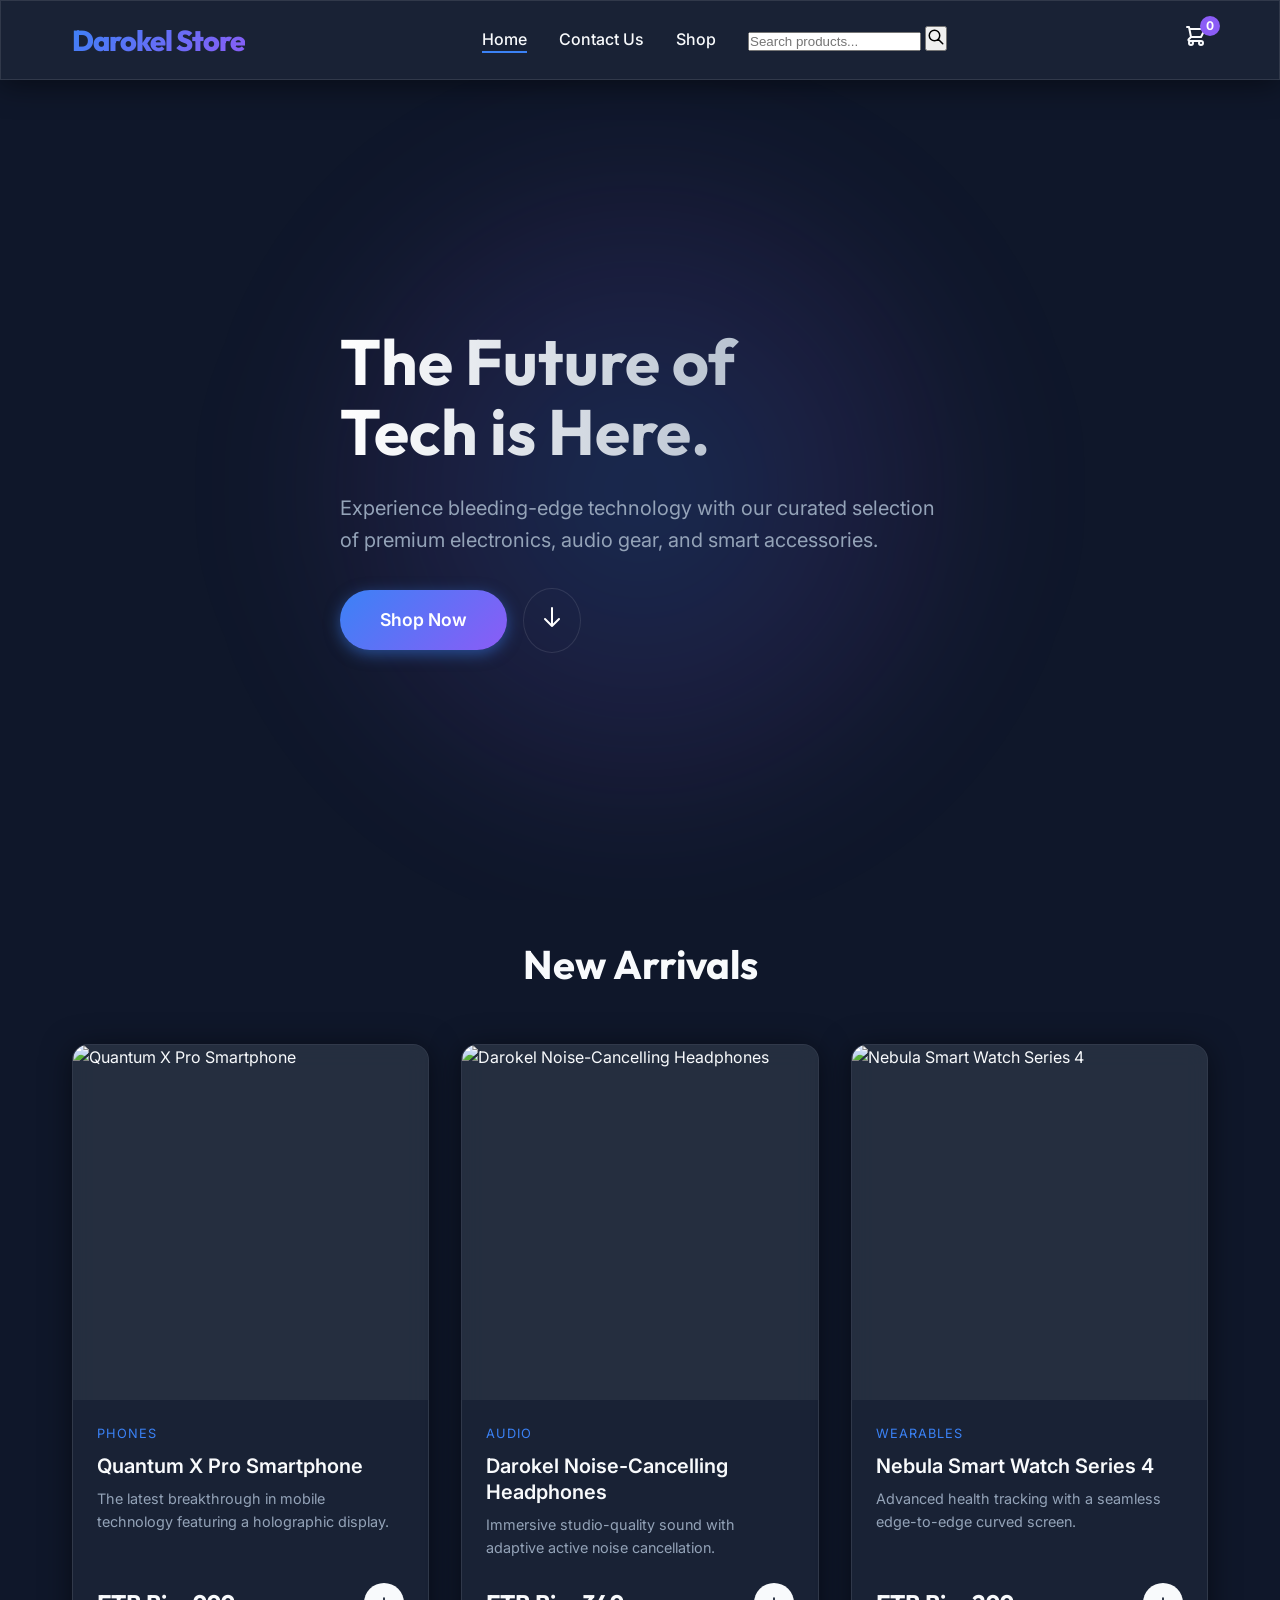
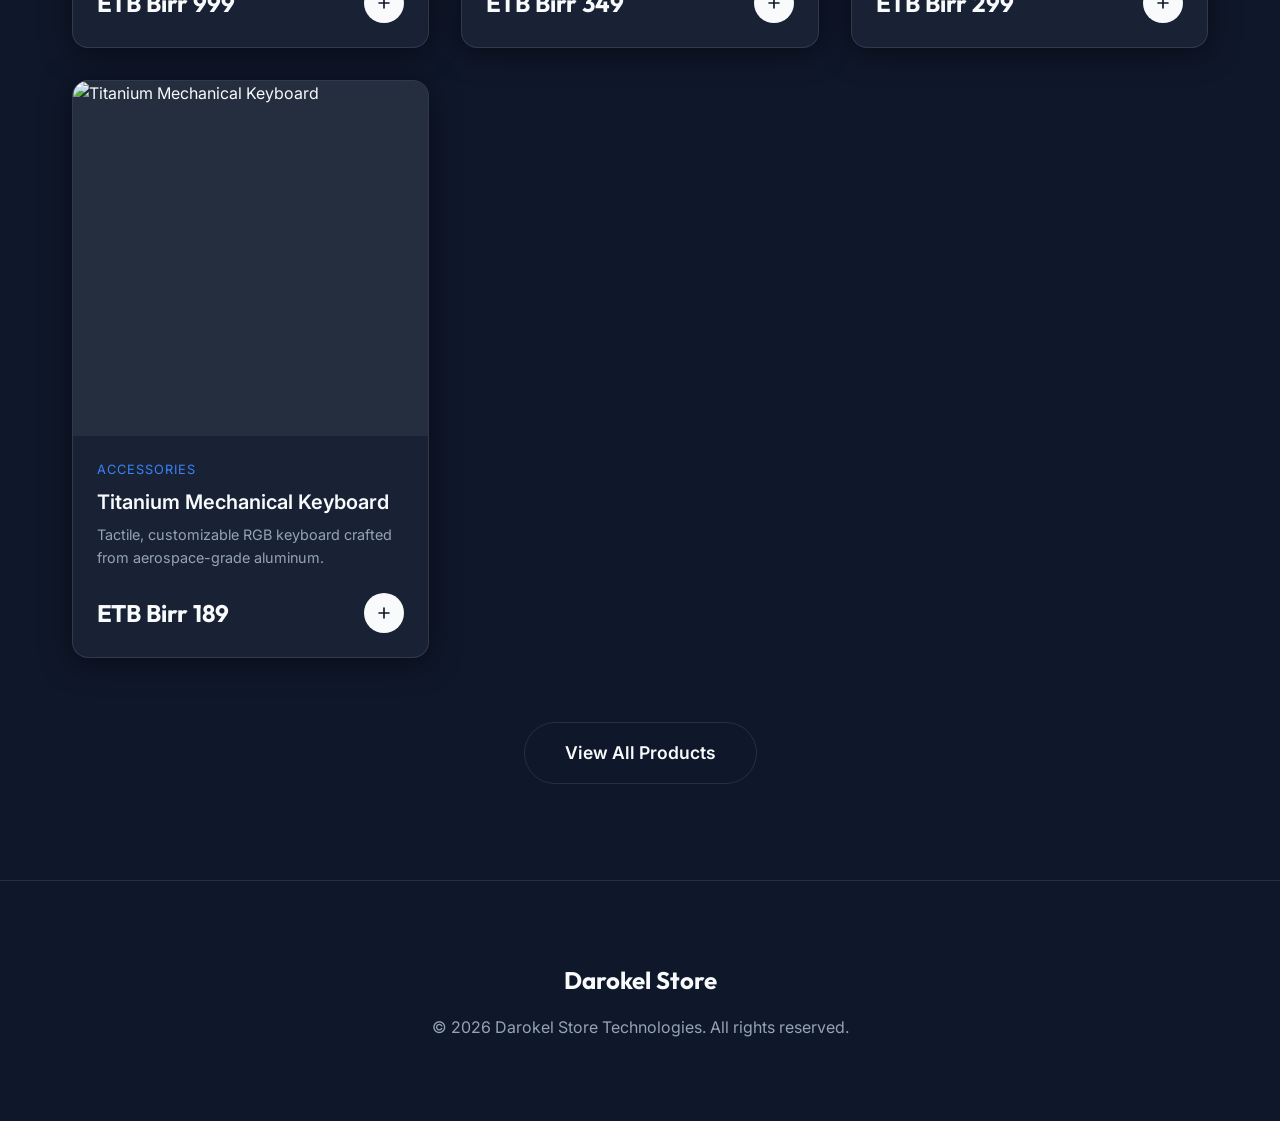
==== index.html @ d13f0e29 "upload ecommerce site" ====
<!DOCTYPE html>
<html lang="en">
<head>
    <meta charset="UTF-8">
    <meta name="viewport" content="width=device-width, initial-scale=1.0">
    <title>Darokel Store | Premium Tech</title>
    <meta name="description" content="Discover the latest in premium tech and gadgets. Shop smartphones, VR, audio, and more.">
    <link rel="preconnect" href="https://fonts.googleapis.com">
    <link rel="preconnect" href="https://fonts.gstatic.com" crossorigin>
    <link href="https://fonts.googleapis.com/css2?family=Inter:wght@300;400;500;600&family=Outfit:wght@500;700;800&display=swap" rel="stylesheet">
    <link rel="stylesheet" href="css/style.css">
</head>
<body>
    <header class="glass">
        <div class="nav-container">
            <a href="index.html" class="logo">Darokel Store</a>
            <nav style="display: flex; align-items: center; gap: 2rem;">
                <ul class="nav-links">
                    <li><a href="index.html" class="active">Home</a></li>
                    <li><a href="contact.html">Contact Us</a></li>
                    <li><a href="shop.html">Shop</a></li>
                </ul>
                <form id="searchForm" class="search-form">
                    <input type="text" id="searchInput" placeholder="Search products..." class="search-input">
                    <button type="submit" class="search-btn" aria-label="Search">
                        <svg width="18" height="18" fill="none" stroke="currentColor" viewBox="0 0 24 24"><path stroke-linecap="round" stroke-linejoin="round" stroke-width="2" d="M21 21l-6-6m2-5a7 7 0 11-14 0 7 7 0 0114 0z"></path></svg>
                    </button>
                </form>
            </nav>
            <a href="cart.html" class="cart-icon" aria-label="Shopping Cart">
                <svg width="24" height="24" fill="none" stroke="currentColor" viewBox="0 0 24 24" xmlns="http://www.w3.org/2000/svg"><path stroke-linecap="round" stroke-linejoin="round" stroke-width="2" d="M3 3h2l.4 2M7 13h10l4-8H5.4M7 13L5.4 5M7 13l-2.293 2.293c-.63.63-.184 1.707.707 1.707H17m0 0a2 2 0 100 4 2 2 0 000-4zm-8 2a2 2 0 11-4 0 2 2 0 014 0z"></path></svg>
                <span class="cart-count">0</span>
            </a>
        </div>
    </header>

    <main>
        <section class="hero">
            <div class="hero-bg"></div>
            <div class="container" style="display: flex; align-items: center; justify-content: space-between; gap: 2rem;">
                <div class="hero-content">
                    <h1>The Future of<br>Tech is Here.</h1>
                    <p>Experience bleeding-edge technology with our curated selection of premium electronics, audio gear, and smart accessories.</p>
                    <div style="display: flex; gap: 1rem; align-items: center;">
                        <a href="shop.html" class="btn btn-primary">Shop Now</a>
                        <a href="#featured" class="btn-icon" style="padding: 1rem; border-radius: 50%;">
                            <svg width="24" height="24" fill="none" stroke="currentColor" viewBox="0 0 24 24"><path stroke-linecap="round" stroke-linejoin="round" stroke-width="2" d="M19 14l-7 7m0 0l-7-7m7 7V3"></path></svg>
                        </a>
                    </div>
                </div>
                <div class="hero-img" style="flex-shrink: 0; max-width: 500px; display: none; @media(min-width: 768px) { display: block; }">
                    <img src="https://images.unsplash.com/photo-1550745165-9bc0b252726f?ixlib=rb-4.0.3&auto=format&fit=crop&w=600&q=80" alt="Premium Tech" style="width: 100%; border-radius: 20px; box-shadow: 0 20px 40px rgba(0,0,0,0.5); object-fit: cover; aspect-ratio: 4/5;">
                </div>
            </div>
        </section>

        <section id="featured" class="container">
            <h2 class="section-title">New Arrivals</h2>
            <div id="productsGrid" class="products-grid">
                <!-- Products dynamically rendered here -->
            </div>
            <div style="text-align: center; margin-top: 3rem;">
                <a href="shop.html" class="btn" style="border: 1px solid var(--glass-border); color: var(--text-main);">View All Products</a>
            </div>
        </section>
    </main>

    <footer>
        <div class="container">
            <div class="footer-logo">Darokel Store</div>
            <p>&copy; 2026 Darokel Store Technologies. All rights reserved.</p>
        </div>
    </footer>

    <script src="js/data.js"></script>
    <script src="js/app.js"></script>
</body>
</html>
---- css/style.css ----
:root {
  /* Color Palette - Vibrant Dark Theme */
  --bg-primary: #0f172a;
  --bg-secondary: #1e293b;
  --text-main: #f8fafc;
  --text-muted: #94a3b8;
  --accent-primary: #3b82f6; /* Blueish */
  --accent-secondary: #8b5cf6; /* Purpleish */
  --accent-glow: rgba(59, 130, 246, 0.5);
  
  /* Glassmorphism */
  --glass-bg: rgba(30, 41, 59, 0.7);
  --glass-border: rgba(255, 255, 255, 0.1);
  --glass-shadow: 0 4px 30px rgba(0, 0, 0, 0.5);
  
  /* Typography */
  --font-main: 'Inter', sans-serif;
  --font-display: 'Outfit', sans-serif;
  
  /* Layout */
  --nav-height: 80px;
  --container-max: 1200px;
}

* {
  margin: 0;
  padding: 0;
  box-sizing: border-box;
}

body {
  font-family: var(--font-main);
  background-color: var(--bg-primary);
  color: var(--text-main);
  line-height: 1.6;
  overflow-x: hidden;
  min-height: 100vh;
  display: flex;
  flex-direction: column;
}

a {
  text-decoration: none;
  color: inherit;
}

ul {
  list-style: none;
}

/* Glassmorphism Utilities */
.glass {
  background: var(--glass-bg);
  backdrop-filter: blur(12px);
  -webkit-backdrop-filter: blur(12px);
  border: 1px solid var(--glass-border);
  box-shadow: var(--glass-shadow);
}

/* Header & Navigation */
header {
  position: fixed;
  top: 0;
  width: 100%;
  height: var(--nav-height);
  z-index: 1000;
  display: flex;
  justify-content: center;
  border-bottom: 1px solid var(--glass-border);
}

.nav-container {
  width: 100%;
  max-width: var(--container-max);
  padding: 0 2rem;
  display: flex;
  justify-content: space-between;
  align-items: center;
}

.logo {
  font-family: var(--font-display);
  font-size: 1.8rem;
  font-weight: 800;
  background: linear-gradient(135deg, var(--accent-primary), var(--accent-secondary));
  -webkit-background-clip: text;
  -webkit-text-fill-color: transparent;
  letter-spacing: -1px;
}

.nav-links {
  display: flex;
  gap: 2rem;
}

.nav-links a {
  font-weight: 500;
  transition: color 0.3s ease;
  position: relative;
}

.nav-links a:hover {
  color: var(--accent-primary);
}

.nav-links a::after {
  content: '';
  position: absolute;
  width: 0;
  height: 2px;
  bottom: -4px;
  left: 0;
  background-color: var(--accent-primary);
  transition: width 0.3s ease;
}

.nav-links a:hover::after, .nav-links a.active::after {
  width: 100%;
}

.cart-icon {
  position: relative;
  font-size: 1.2rem;
  cursor: pointer;
}

.cart-count {
  position: absolute;
  top: -8px;
  right: -12px;
  background-color: var(--accent-secondary);
  color: white;
  font-size: 0.75rem;
  font-weight: bold;
  height: 20px;
  width: 20px;
  border-radius: 50%;
  display: flex;
  justify-content: center;
  align-items: center;
}

/* Main Content Container */
main {
  flex-grow: 1;
  padding-top: var(--nav-height);
}

.container {
  max-width: var(--container-max);
  margin: 0 auto;
  padding: 2rem;
}

/* Hero Section */
.hero {
  min-height: calc(100vh - var(--nav-height));
  display: flex;
  align-items: center;
  position: relative;
  overflow: hidden;
  padding: 2rem;
}

.hero-bg {
  position: absolute;
  top: 50%;
  left: 50%;
  transform: translate(-50%, -50%);
  width: 60vw;
  height: 60vw;
  background: radial-gradient(circle, rgba(59,130,246,0.2) 0%, rgba(139,92,246,0.1) 40%, rgba(15,23,42,0) 70%);
  z-index: -1;
  filter: blur(60px);
  animation: pulse 10s infinite alternate ease-in-out;
}

@keyframes pulse {
  0% { transform: translate(-50%, -50%) scale(1); }
  100% { transform: translate(-50%, -50%) scale(1.2); }
}

.hero-content {
  max-width: 600px;
  z-index: 1;
}

.hero h1 {
  font-family: var(--font-display);
  font-size: 4rem;
  line-height: 1.1;
  margin-bottom: 1.5rem;
  background: linear-gradient(to right, #fff, var(--text-muted));
  -webkit-background-clip: text;
  -webkit-text-fill-color: transparent;
}

.hero p {
  font-size: 1.25rem;
  color: var(--text-muted);
  margin-bottom: 2rem;
}

.btn {
  display: inline-block;
  padding: 1rem 2.5rem;
  border-radius: 50px;
  font-weight: 600;
  font-size: 1.1rem;
  border: none;
  cursor: pointer;
  transition: all 0.3s ease;
  min-width: 150px;
  text-align: center;
}

.btn-primary {
  background: linear-gradient(135deg, var(--accent-primary), var(--accent-secondary));
  color: white;
  box-shadow: 0 4px 15px var(--accent-glow);
}

.btn-primary:hover {
  transform: translateY(-2px);
  box-shadow: 0 6px 20px rgba(139, 92, 246, 0.6);
}

.btn-icon {
  background: transparent;
  color: white;
  border: 1px solid var(--glass-border);
  border-radius: 8px;
  padding: 0.5rem 1rem;
  transition: background 0.2s;
}

.btn-icon:hover {
  background: rgba(255, 255, 255, 0.1);
}

/* Products Grid */
.section-title {
  font-family: var(--font-display);
  font-size: 2.5rem;
  margin-bottom: 2rem;
  text-align: center;
}

.products-grid {
  display: grid;
  grid-template-columns: repeat(auto-fill, minmax(280px, 1fr));
  gap: 2rem;
  padding: 1rem 0;
}

.product-card {
  border-radius: 16px;
  overflow: hidden;
  transition: transform 0.3s ease, box-shadow 0.3s ease;
  position: relative;
  display: flex;
  flex-direction: column;
}

.product-card:hover {
  transform: translateY(-10px);
  box-shadow: 0 20px 40px rgba(0, 0, 0, 0.4);
}

.product-img-wrap {
  width: 100%;
  aspect-ratio: 1 / 1;
  background-color: rgba(255, 255, 255, 0.05);
  display: flex;
  justify-content: center;
  align-items: center;
  overflow: hidden;
  position: relative;
}

.product-img-wrap img {
  width: 100%;
  height: 100%;
  object-fit: cover;
  transition: transform 0.5s ease;
}

.product-card:hover .product-img-wrap img {
  transform: scale(1.1);
}

.product-info {
  padding: 1.5rem;
  flex-grow: 1;
  display: flex;
  flex-direction: column;
  justify-content: space-between;
}

.product-category {
  font-size: 0.8rem;
  text-transform: uppercase;
  letter-spacing: 1px;
  color: var(--accent-primary);
  margin-bottom: 0.5rem;
}

.product-title {
  font-size: 1.25rem;
  font-weight: 600;
  margin-bottom: 0.5rem;
  line-height: 1.3;
}

.product-footer {
  display: flex;
  justify-content: space-between;
  align-items: center;
  margin-top: 1.5rem;
}

.product-price {
  font-size: 1.5rem;
  font-weight: 700;
  font-family: var(--font-display);
}

.add-to-cart {
  background: var(--text-main);
  color: var(--bg-primary);
  border: none;
  border-radius: 50%;
  width: 40px;
  height: 40px;
  display: flex;
  justify-content: center;
  align-items: center;
  cursor: pointer;
  transition: all 0.3s ease;
}

.add-to-cart:hover {
  background: var(--accent-primary);
  color: white;
  transform: scale(1.1);
}

/* Category Filters */
.filters {
  display: flex;
  justify-content: center;
  gap: 1rem;
  margin-bottom: 3rem;
  flex-wrap: wrap;
}

.filter-btn {
  background: rgba(255, 255, 255, 0.05);
  border: 1px solid var(--glass-border);
  color: var(--text-muted);
  padding: 0.5rem 1.5rem;
  border-radius: 30px;
  cursor: pointer;
  font-weight: 500;
  transition: all 0.3s ease;
}

.filter-btn:hover, .filter-btn.active {
  background: var(--accent-primary);
  color: white;
  border-color: var(--accent-primary);
}

/* Cart Page */
.cart-layout {
  display: grid;
  grid-template-columns: 2fr 1fr;
  gap: 2rem;
}

@media (max-width: 900px) {
  .cart-layout {
    grid-template-columns: 1fr;
  }
}

.cart-items {
  border-radius: 16px;
  padding: 1.5rem;
}

.cart-item {
  display: flex;
  align-items: center;
  gap: 1.5rem;
  padding: 1.5rem 0;
  border-bottom: 1px solid var(--glass-border);
}

.cart-item:last-child {
  border-bottom: none;
}

.cart-item-img {
  width: 100px;
  height: 100px;
  border-radius: 12px;
  object-fit: cover;
  background: rgba(255,255,255,0.05);
}

.cart-item-details {
  flex-grow: 1;
}

.cart-item-title {
  font-size: 1.1rem;
  font-weight: 600;
  margin-bottom: 0.5rem;
}

.cart-item-price {
  color: var(--accent-primary);
  font-weight: 600;
}

.qty-control {
  display: flex;
  align-items: center;
  gap: 1rem;
  background: rgba(0,0,0,0.2);
  padding: 0.25rem 0.5rem;
  border-radius: 8px;
}

.qty-btn {
  background: transparent;
  border: none;
  color: var(--text-main);
  cursor: pointer;
  font-size: 1.2rem;
  width: 24px;
  height: 24px;
  display: flex;
  align-items: center;
  justify-content: center;
}

.cart-item-remove {
  color: #ef4444;
  background: transparent;
  border: none;
  cursor: pointer;
  font-size: 1.2rem;
  padding: 0.5rem;
  transition: transform 0.2s;
}

.cart-item-remove:hover {
  transform: scale(1.2);
}

.cart-summary {
  border-radius: 16px;
  padding: 2rem;
  height: fit-content;
}

.summary-row {
  display: flex;
  justify-content: space-between;
  margin-bottom: 1rem;
  color: var(--text-muted);
}

.summary-row.total {
  color: var(--text-main);
  font-size: 1.5rem;
  font-weight: 700;
  font-family: var(--font-display);
  border-top: 1px solid var(--glass-border);
  padding-top: 1rem;
  margin-top: 1rem;
}

.empty-cart-msg {
  text-align: center;
  padding: 3rem;
  color: var(--text-muted);
}

/* Footer */
footer {
  border-top: 1px solid var(--glass-border);
  padding: 3rem 2rem;
  margin-top: 4rem;
  text-align: center;
  color: var(--text-muted);
}

.footer-logo {
  font-family: var(--font-display);
  font-size: 1.5rem;
  font-weight: 700;
  margin-bottom: 1rem;
  display: inline-block;
  color: var(--text-main);
}

/* Toast Notification */
.toast-container {
  position: fixed;
  bottom: 2rem;
  right: 2rem;
  display: flex;
  flex-direction: column;
  gap: 1rem;
  z-index: 9999;
}

.toast {
  padding: 1rem 1.5rem;
  border-radius: 8px;
  background: #10b981;
  color: white;
  font-weight: 500;
  box-shadow: 0 10px 25px rgba(0,0,0,0.2);
  animation: slideInRight 0.3s ease forwards;
  display: flex;
  align-items: center;
  gap: 0.5rem;
}

@keyframes slideInRight {
  from { transform: translateX(100%); opacity: 0; }
  to { transform: translateX(0); opacity: 1; }
}

@keyframes fadeOut {
  from { opacity: 1; }
  to { opacity: 0; }
}
\ n / *   S e a r c h   B a r   S t y l e s   * / \ n . s e a r c h - f o r m   { \ n     d i s p l a y :   f l e x ; \ n     a l i g n - i t e m s :   c e n t e r ; \ n     b a c k g r o u n d :   r g b a ( 2 5 5 , 2 5 5 , 2 5 5 , 0 . 0 5 ) ; \ n     b o r d e r :   1 p x   s o l i d   v a r ( - - g l a s s - b o r d e r ) ; \ n     b o r d e r - r a d i u s :   2 0 p x ; \ n     p a d d i n g :   0 . 2 5 r e m   1 r e m ; \ n     t r a n s i t i o n :   a l l   0 . 3 s   e a s e ; \ n } \ n . s e a r c h - f o r m : f o c u s - w i t h i n   { \ n     b o r d e r - c o l o r :   v a r ( - - a c c e n t - p r i m a r y ) ; \ n     b o x - s h a d o w :   0   0   1 0 p x   v a r ( - - a c c e n t - g l o w ) ; \ n } \ n . s e a r c h - i n p u t   { \ n     b a c k g r o u n d :   t r a n s p a r e n t ; \ n     b o r d e r :   n o n e ; \ n     c o l o r :   v a r ( - - t e x t - m a i n ) ; \ n     p a d d i n g :   0 . 5 r e m ; \ n     o u t l i n e :   n o n e ; \ n     w i d t h :   1 5 0 p x ; \ n     t r a n s i t i o n :   w i d t h   0 . 3 s   e a s e ; \ n } \ n . s e a r c h - i n p u t : f o c u s   { \ n     w i d t h :   2 0 0 p x ; \ n } \ n . s e a r c h - b t n   { \ n     b a c k g r o u n d :   t r a n s p a r e n t ; \ n     b o r d e r :   n o n e ; \ n     c o l o r :   v a r ( - - t e x t - m u t e d ) ; \ n     c u r s o r :   p o i n t e r ; \ n     d i s p l a y :   f l e x ; \ n     a l i g n - i t e m s :   c e n t e r ; \ n } \ n . s e a r c h - b t n : h o v e r   { \ n     c o l o r :   v a r ( - - a c c e n t - p r i m a r y ) ; \ n } \ n \ n / *   P r o d u c t   D e t a i l s   P a g e   S t y l e s   * / \ n . b a c k - l i n k   { \ n     d i s p l a y :   i n l i n e - f l e x ; \ n     a l i g n - i t e m s :   c e n t e r ; \ n     g a p :   0 . 5 r e m ; \ n     c o l o r :   v a r ( - - t e x t - m u t e d ) ; \ n     m a r g i n - b o t t o m :   2 r e m ; \ n     t r a n s i t i o n :   c o l o r   0 . 2 s ; \ n } \ n . b a c k - l i n k : h o v e r   { \ n     c o l o r :   v a r ( - - a c c e n t - p r i m a r y ) ; \ n } \ n . p d p - g r i d   { \ n     d i s p l a y :   g r i d ; \ n     g r i d - t e m p l a t e - c o l u m n s :   1 f r   1 f r ; \ n     g a p :   4 r e m ; \ n     a l i g n - i t e m s :   s t a r t ; \ n } \ n @ m e d i a   ( m a x - w i d t h :   9 0 0 p x )   { \ n     . p d p - g r i d   { \ n         g r i d - t e m p l a t e - c o l u m n s :   1 f r ; \ n         g a p :   2 r e m ; \ n     } \ n } \ n . p d p - i m a g e - c o n t a i n e r   { \ n     b o r d e r - r a d i u s :   2 0 p x ; \ n     o v e r f l o w :   h i d d e n ; \ n     b a c k g r o u n d :   r g b a ( 2 5 5 , 2 5 5 , 2 5 5 , 0 . 0 2 ) ; \ n     b o r d e r :   1 p x   s o l i d   v a r ( - - g l a s s - b o r d e r ) ; \ n     b o x - s h a d o w :   0   1 0 p x   3 0 p x   r g b a ( 0 , 0 , 0 , 0 . 3 ) ; \ n     a s p e c t - r a t i o :   1 / 1 ; \ n     d i s p l a y :   f l e x ; \ n     a l i g n - i t e m s :   c e n t e r ; \ n     j u s t i f y - c o n t e n t :   c e n t e r ; \ n } \ n . p d p - i m a g e - c o n t a i n e r   i m g   { \ n     w i d t h :   1 0 0 % ; \ n     h e i g h t :   1 0 0 % ; \ n     o b j e c t - f i t :   c o v e r ; \ n } \ n . p d p - c o n t e n t   h 1   { \ n     f o n t - f a m i l y :   v a r ( - - f o n t - d i s p l a y ) ; \ n     f o n t - s i z e :   3 r e m ; \ n     l i n e - h e i g h t :   1 . 1 ; \ n     m a r g i n - b o t t o m :   1 r e m ; \ n } \ n . p d p - p r i c e   { \ n     f o n t - s i z e :   2 . 5 r e m ; \ n     f o n t - w e i g h t :   7 0 0 ; \ n     c o l o r :   v a r ( - - a c c e n t - p r i m a r y ) ; \ n     m a r g i n - b o t t o m :   1 . 5 r e m ; \ n } \ n . p d p - r e v i e w s   { \ n     d i s p l a y :   f l e x ; \ n     a l i g n - i t e m s :   c e n t e r ; \ n     g a p :   0 . 5 r e m ; \ n     m a r g i n - b o t t o m :   2 r e m ; \ n     c o l o r :   # f b b f 2 4 ;   / *   S t a r   g o l d   * / \ n } \ n . p d p - r e v i e w s   s p a n   { \ n     c o l o r :   v a r ( - - t e x t - m u t e d ) ; \ n     f o n t - s i z e :   0 . 9 r e m ; \ n } \ n . p d p - d e s c r i p t i o n   { \ n     f o n t - s i z e :   1 . 1 r e m ; \ n     c o l o r :   v a r ( - - t e x t - m u t e d ) ; \ n     l i n e - h e i g h t :   1 . 8 ; \ n     m a r g i n - b o t t o m :   2 r e m ; \ n } \ n . p d p - a c t i o n s   { \ n     d i s p l a y :   f l e x ; \ n     g a p :   1 . 5 r e m ; \ n     a l i g n - i t e m s :   c e n t e r ; \ n     m a r g i n - t o p :   3 r e m ; \ n     p a d d i n g - t o p :   2 r e m ; \ n     b o r d e r - t o p :   1 p x   s o l i d   v a r ( - - g l a s s - b o r d e r ) ; \ n } \ n . p d p - q t y   { \ n     d i s p l a y :   f l e x ; \ n     a l i g n - i t e m s :   c e n t e r ; \ n     g a p :   1 r e m ; \ n     b a c k g r o u n d :   r g b a ( 0 , 0 , 0 , 0 . 2 ) ; \ n     p a d d i n g :   0 . 5 r e m   1 r e m ; \ n     b o r d e r - r a d i u s :   3 0 p x ; \ n     b o r d e r :   1 p x   s o l i d   v a r ( - - g l a s s - b o r d e r ) ; \ n } \ n . p d p - q t y - b t n   { \ n     b a c k g r o u n d :   n o n e ; \ n     b o r d e r :   n o n e ; \ n     c o l o r :   w h i t e ; \ n     f o n t - s i z e :   1 . 2 r e m ; \ n     c u r s o r :   p o i n t e r ; \ n } \ n . p d p - q t y - i n p u t   { \ n     b a c k g r o u n d :   t r a n s p a r e n t ; \ n     b o r d e r :   n o n e ; \ n     c o l o r :   w h i t e ; \ n     t e x t - a l i g n :   c e n t e r ; \ n     w i d t h :   4 0 p x ; \ n     f o n t - s i z e :   1 . 1 r e m ; \ n     f o n t - w e i g h t :   b o l d ; \ n }  
 
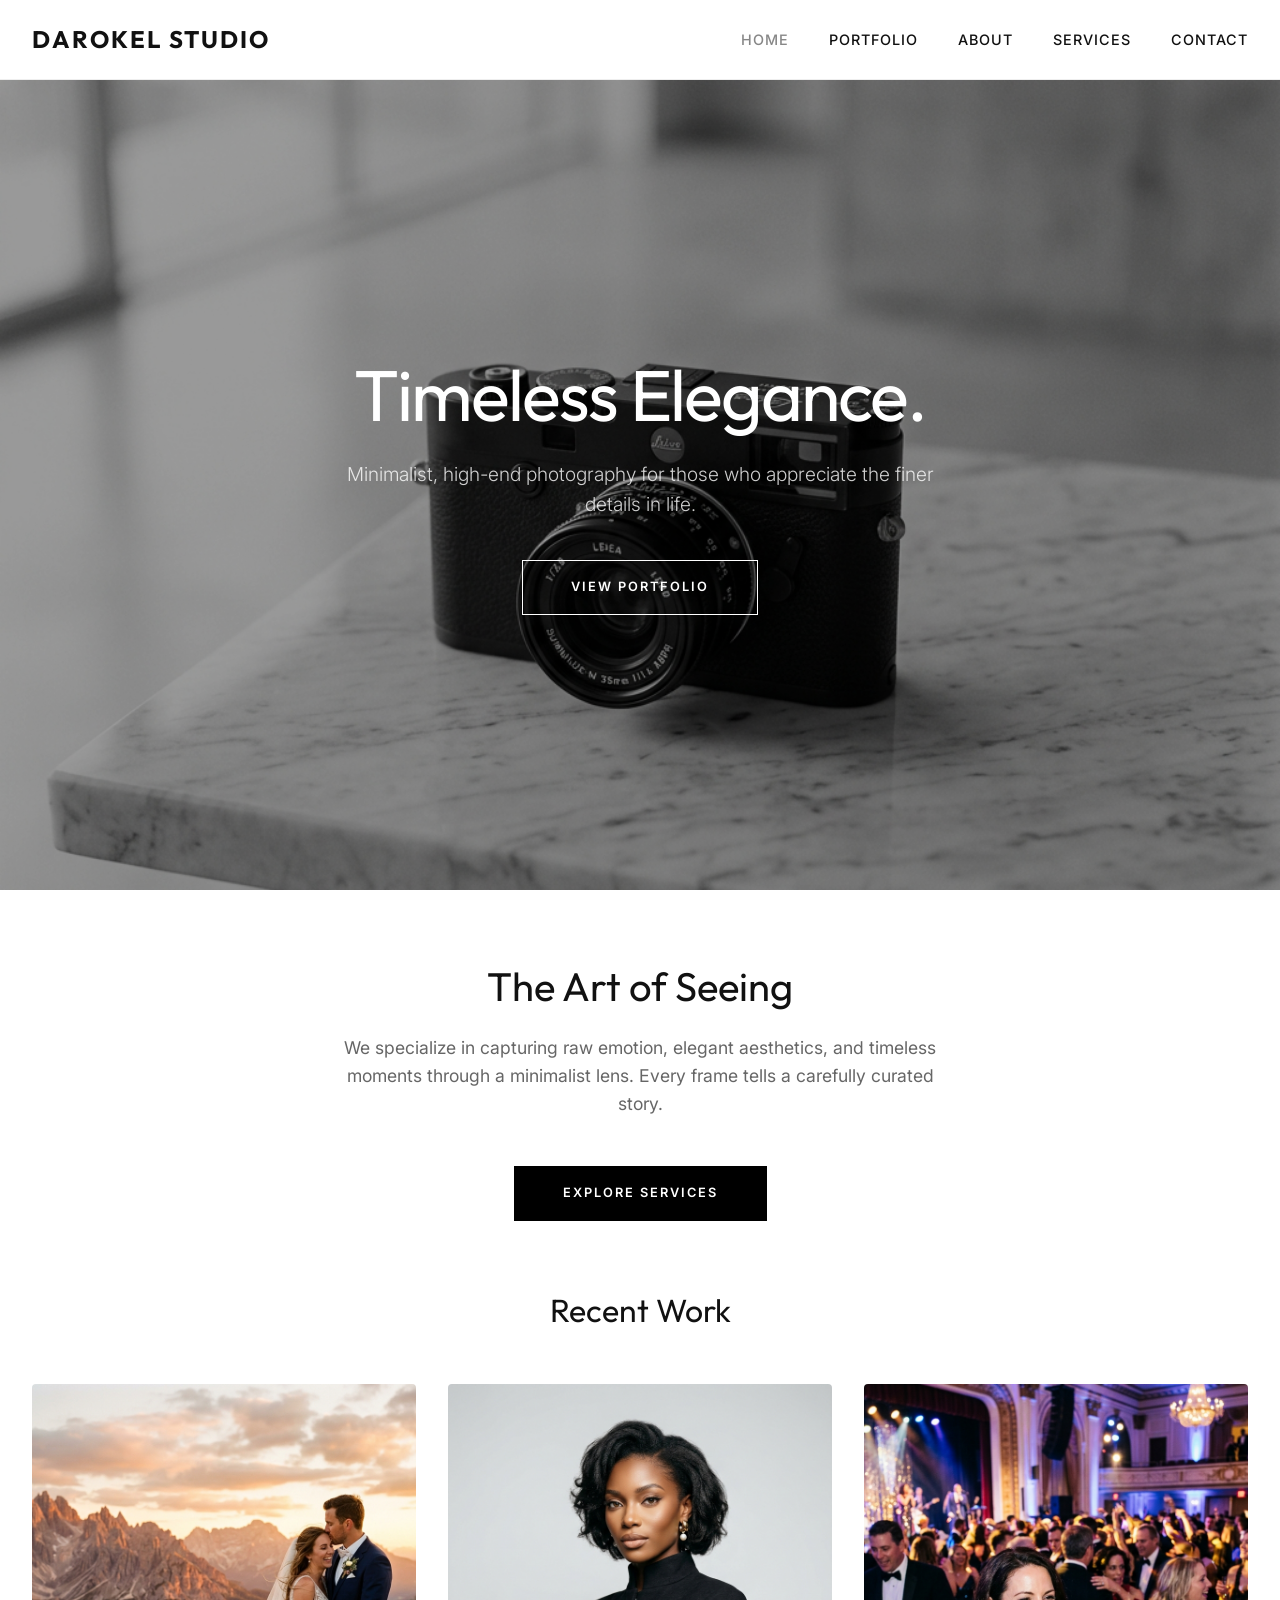
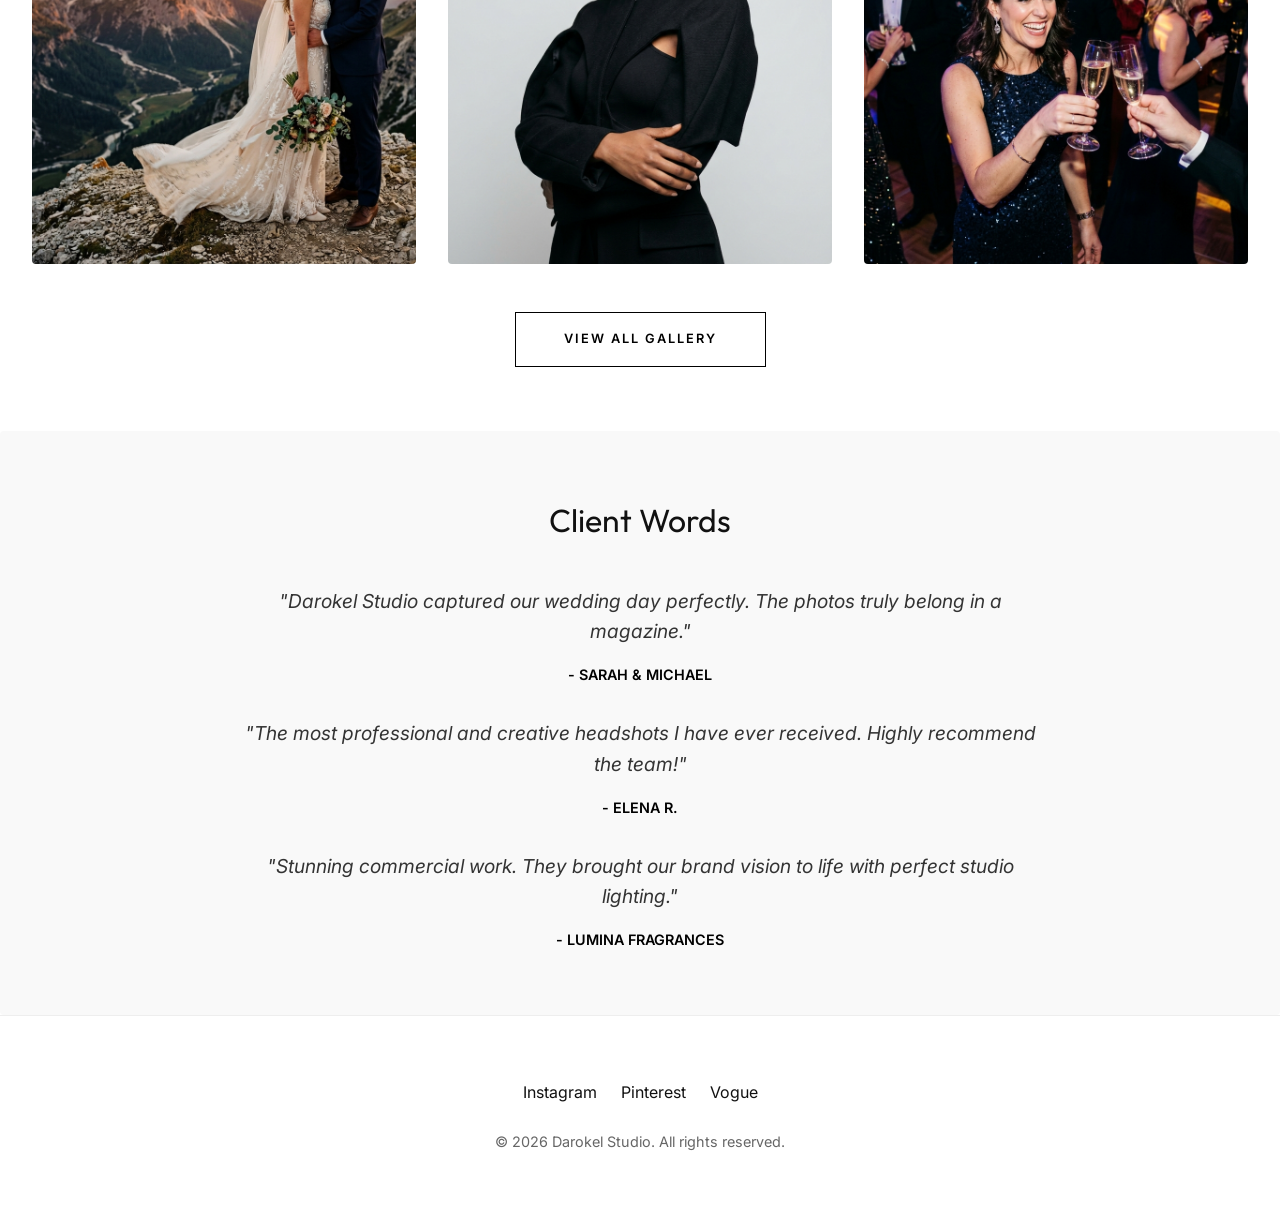
==== commit d0d4e68d: "update: project changes and new pages" ====
--- a/index.html
+++ b/index.html
@@ -3,76 +3,107 @@
 <head>
     <meta charset="UTF-8">
     <meta name="viewport" content="width=device-width, initial-scale=1.0">
-    <title>Darokel Store | Premium Tech</title>
-    <meta name="description" content="Discover the latest in premium tech and gadgets. Shop smartphones, VR, audio, and more.">
+    <title>Darokel Studio | Fine Art Photography</title>
+    <meta name="description" content="Darokel Studio: Minimalist, elegant, and timeless fine art photography.">
     <link rel="preconnect" href="https://fonts.googleapis.com">
     <link rel="preconnect" href="https://fonts.gstatic.com" crossorigin>
-    <link href="https://fonts.googleapis.com/css2?family=Inter:wght@300;400;500;600&family=Outfit:wght@500;700;800&display=swap" rel="stylesheet">
+    <link href="https://fonts.googleapis.com/css2?family=Inter:wght@300;400;500;600&family=Outfit:wght@400;600;700&display=swap" rel="stylesheet">
     <link rel="stylesheet" href="css/style.css">
 </head>
 <body>
-    <header class="glass">
+    <header>
         <div class="nav-container">
-            <a href="index.html" class="logo">Darokel Store</a>
-            <nav style="display: flex; align-items: center; gap: 2rem;">
+            <a href="index.html" class="logo">Darokel Studio</a>
+            <nav>
                 <ul class="nav-links">
                     <li><a href="index.html" class="active">Home</a></li>
-                    <li><a href="contact.html">Contact Us</a></li>
-                    <li><a href="shop.html">Shop</a></li>
+                    <li><a href="portfolio.html">Portfolio</a></li>
+                    <li><a href="about.html">About</a></li>
+                    <li><a href="services.html">Services</a></li>
+                    <li><a href="contact.html">Contact</a></li>
                 </ul>
-                <form id="searchForm" class="search-form">
-                    <input type="text" id="searchInput" placeholder="Search products..." class="search-input">
-                    <button type="submit" class="search-btn" aria-label="Search">
-                        <svg width="18" height="18" fill="none" stroke="currentColor" viewBox="0 0 24 24"><path stroke-linecap="round" stroke-linejoin="round" stroke-width="2" d="M21 21l-6-6m2-5a7 7 0 11-14 0 7 7 0 0114 0z"></path></svg>
-                    </button>
-                </form>
             </nav>
-            <a href="cart.html" class="cart-icon" aria-label="Shopping Cart">
-                <svg width="24" height="24" fill="none" stroke="currentColor" viewBox="0 0 24 24" xmlns="http://www.w3.org/2000/svg"><path stroke-linecap="round" stroke-linejoin="round" stroke-width="2" d="M3 3h2l.4 2M7 13h10l4-8H5.4M7 13L5.4 5M7 13l-2.293 2.293c-.63.63-.184 1.707.707 1.707H17m0 0a2 2 0 100 4 2 2 0 000-4zm-8 2a2 2 0 11-4 0 2 2 0 014 0z"></path></svg>
-                <span class="cart-count">0</span>
-            </a>
         </div>
     </header>
 
     <main>
-        <section class="hero">
-            <div class="hero-bg"></div>
-            <div class="container" style="display: flex; align-items: center; justify-content: space-between; gap: 2rem;">
-                <div class="hero-content">
-                    <h1>The Future of<br>Tech is Here.</h1>
-                    <p>Experience bleeding-edge technology with our curated selection of premium electronics, audio gear, and smart accessories.</p>
-                    <div style="display: flex; gap: 1rem; align-items: center;">
-                        <a href="shop.html" class="btn btn-primary">Shop Now</a>
-                        <a href="#featured" class="btn-icon" style="padding: 1rem; border-radius: 50%;">
-                            <svg width="24" height="24" fill="none" stroke="currentColor" viewBox="0 0 24 24"><path stroke-linecap="round" stroke-linejoin="round" stroke-width="2" d="M19 14l-7 7m0 0l-7-7m7 7V3"></path></svg>
-                        </a>
-                    </div>
-                </div>
-                <div class="hero-img" style="flex-shrink: 0; max-width: 500px; display: none; @media(min-width: 768px) { display: block; }">
-                    <img src="https://images.unsplash.com/photo-1550745165-9bc0b252726f?ixlib=rb-4.0.3&auto=format&fit=crop&w=600&q=80" alt="Premium Tech" style="width: 100%; border-radius: 20px; box-shadow: 0 20px 40px rgba(0,0,0,0.5); object-fit: cover; aspect-ratio: 4/5;">
-                </div>
+        <section class="hero" style="background-image: url('images/studio_hero.png'); background-size: cover; background-position: center;">
+            <div class="hero-content">
+                <h1 style="color: white;">Timeless Elegance.</h1>
+                <p style="color: rgba(255,255,255,0.8);">Minimalist, high-end photography for those who appreciate the finer details in life.</p>
+                <a href="portfolio.html" class="btn btn-outline" style="color: white; border-color: white;">View Portfolio</a>
+            </div>
+            <div style="position: absolute; top:0; left:0; right:0; bottom:0; background: rgba(0,0,0,0.4); z-index: 1;"></div>
+        </section>
+
+        <section class="container text-center">
+            <h2 style="margin-bottom: 1rem; font-size: 2.5rem;">The Art of Seeing</h2>
+            <p style="color: var(--text-muted); max-width: 600px; margin: 0 auto 3rem auto; font-size: 1.1rem;">
+                We specialize in capturing raw emotion, elegant aesthetics, and timeless moments through a minimalist lens. Every frame tells a carefully curated story.
+            </p>
+            <a href="services.html" class="btn">Explore Services</a>
+        </section>
+        
+        <section class="container" style="padding-top: 0;">
+            <h2 class="text-center" style="margin-bottom: 3rem; font-size: 2rem;">Recent Work</h2>
+            <div id="homeGrid" class="portfolio-grid" style="grid-template-columns: repeat(auto-fill, minmax(350px, 1fr));">
+                <!-- Injected via js -->
+            </div>
+            <div class="text-center" style="margin-top: 3rem;">
+                <a href="portfolio.html" class="btn btn-outline">View All Gallery</a>
             </div>
         </section>
-
-        <section id="featured" class="container">
-            <h2 class="section-title">New Arrivals</h2>
-            <div id="productsGrid" class="products-grid">
-                <!-- Products dynamically rendered here -->
-            </div>
-            <div style="text-align: center; margin-top: 3rem;">
-                <a href="shop.html" class="btn" style="border: 1px solid var(--glass-border); color: var(--text-main);">View All Products</a>
-            </div>
+        
+        <section class="container text-center" style="background: var(--bg-secondary); border-radius: 4px;">
+            <h2 style="margin-bottom: 2.5rem; font-size: 2rem;">Client Words</h2>
+            <div id="testimonialsList" style="display: flex; flex-direction: column; gap: 2rem; max-width: 800px; margin: 0 auto;"></div>
         </section>
     </main>
 
     <footer>
-        <div class="container">
-            <div class="footer-logo">Darokel Store</div>
-            <p>&copy; 2026 Darokel Store Technologies. All rights reserved.</p>
+        <div class="container" style="padding: 0;">
+            <div class="social-links">
+                <a href="#">Instagram</a>
+                <a href="#">Pinterest</a>
+                <a href="#">Vogue</a>
+            </div>
+            <p>&copy; 2026 Darokel Studio. All rights reserved.</p>
         </div>
     </footer>
 
     <script src="js/data.js"></script>
     <script src="js/app.js"></script>
+    <script>
+        document.addEventListener('DOMContentLoaded', () => {
+            const grid = document.getElementById('homeGrid');
+            if(grid) {
+                portfolioData.slice(0,3).forEach(item => {
+                    grid.innerHTML += `
+                        <div class="gallery-item">
+                            <img src="${item.image}" alt="${item.title}" loading="lazy">
+                            <div class="gallery-overlay" onclick="openLightbox('${item.image}', '${item.title}')">
+                                <div class="overlay-text">
+                                    <h3>${item.title}</h3>
+                                    <p>${item.category}</p>
+                                </div>
+                            </div>
+                        </div>
+                    `;
+                });
+            }
+            
+            const tr = document.getElementById('testimonialsList');
+            if(tr) {
+                testimonials.forEach(t => {
+                    tr.innerHTML += `
+                        <div style="font-size: 1.2rem; font-style: italic; color: #333;">
+                            "${t.text}"
+                            <div style="font-size: 0.9rem; font-weight: 600; text-transform: uppercase; font-style: normal; margin-top: 1rem; color: #000;">- ${t.name}</div>
+                        </div>
+                    `;
+                });
+            }
+        });
+    </script>
 </body>
 </html>
--- a/css/style.css
+++ b/css/style.css
@@ -1,545 +1,135 @@
 :root {
-  /* Color Palette - Vibrant Dark Theme */
-  --bg-primary: #0f172a;
-  --bg-secondary: #1e293b;
-  --text-main: #f8fafc;
-  --text-muted: #94a3b8;
-  --accent-primary: #3b82f6; /* Blueish */
-  --accent-secondary: #8b5cf6; /* Purpleish */
-  --accent-glow: rgba(59, 130, 246, 0.5);
+  --bg-primary: #ffffff;
+  --bg-secondary: #f9f9f9;
+  --text-main: #111111;
+  --text-muted: #666666;
+  --accent: #000000;
   
-  /* Glassmorphism */
-  --glass-bg: rgba(30, 41, 59, 0.7);
-  --glass-border: rgba(255, 255, 255, 0.1);
-  --glass-shadow: 0 4px 30px rgba(0, 0, 0, 0.5);
-  
-  /* Typography */
   --font-main: 'Inter', sans-serif;
   --font-display: 'Outfit', sans-serif;
   
-  /* Layout */
   --nav-height: 80px;
-  --container-max: 1200px;
+  --container-max: 1400px;
 }
 
-* {
-  margin: 0;
-  padding: 0;
-  box-sizing: border-box;
-}
-
+* { margin: 0; padding: 0; box-sizing: border-box; }
 body {
   font-family: var(--font-main);
   background-color: var(--bg-primary);
   color: var(--text-main);
   line-height: 1.6;
-  overflow-x: hidden;
   min-height: 100vh;
   display: flex;
   flex-direction: column;
 }
+a { text-decoration: none; color: inherit; }
+ul { list-style: none; }
 
-a {
-  text-decoration: none;
-  color: inherit;
+/* Navigation */
+header {
+  position: fixed; top: 0; width: 100%; height: var(--nav-height);
+  z-index: 1000; display: flex; justify-content: center;
+  background: rgba(255, 255, 255, 0.95);
+  backdrop-filter: blur(10px);
+  border-bottom: 1px solid #eeeeee;
 }
+.nav-container {
+  width: 100%; max-width: var(--container-max); padding: 0 2rem;
+  display: flex; justify-content: space-between; align-items: center;
+}
+.logo { font-family: var(--font-display); font-size: 1.5rem; font-weight: 700; letter-spacing: 2px; text-transform: uppercase; }
+.nav-links { display: flex; gap: 2.5rem; }
+.nav-links a { font-size: 0.9rem; font-weight: 500; text-transform: uppercase; letter-spacing: 1px; transition: opacity 0.3s; }
+.nav-links a:hover, .nav-links a.active { opacity: 0.5; }
 
-ul {
-  list-style: none;
+/* Layout Utilities */
+main { flex-grow: 1; padding-top: var(--nav-height); }
+.container { max-width: var(--container-max); margin: 0 auto; padding: 4rem 2rem; }
+.text-center { text-align: center; }
+
+h1, h2, h3 { font-family: var(--font-display); font-weight: 400; }
+
+.btn {
+  display: inline-block; padding: 1rem 3rem; background: var(--accent); color: #fff;
+  text-transform: uppercase; letter-spacing: 2px; font-size: 0.8rem; font-weight: 600;
+  transition: all 0.3s; border: 1px solid var(--accent); cursor: pointer;
 }
+.btn:hover { background: transparent; color: var(--accent); }
+.btn-outline { background: transparent; color: var(--accent); }
+.btn-outline:hover { background: var(--accent); color: #fff; }
 
-/* Glassmorphism Utilities */
-.glass {
-  background: var(--glass-bg);
-  backdrop-filter: blur(12px);
-  -webkit-backdrop-filter: blur(12px);
-  border: 1px solid var(--glass-border);
-  box-shadow: var(--glass-shadow);
-}
+/* Hero */
+.hero { display: flex; align-items: center; justify-content: center; min-height: 90vh; background: var(--bg-secondary); padding: 2rem; position: relative; overflow: hidden; }
+.hero-content { position: relative; z-index: 2; text-align: center; max-width: 800px; }
+.hero-content h1 { font-size: 4.5rem; margin-bottom: 1.5rem; line-height: 1.1; letter-spacing: -2px;}
+.hero-content p { font-size: 1.2rem; color: var(--text-muted); margin-bottom: 2.5rem; font-weight: 300; max-width: 600px; margin-left: auto; margin-right: auto;}
 
-/* Header & Navigation */
-header {
-  position: fixed;
-  top: 0;
-  width: 100%;
-  height: var(--nav-height);
-  z-index: 1000;
-  display: flex;
-  justify-content: center;
-  border-bottom: 1px solid var(--glass-border);
-}
+/* Dynamic Gallery Grid */
+.filters { display: flex; justify-content: center; gap: 2rem; margin-bottom: 3rem; flex-wrap: wrap; }
+.filter-btn { background: none; border: none; font-family: var(--font-main); text-transform: uppercase; letter-spacing: 1px; font-size: 0.85rem; color: var(--text-muted); cursor: pointer; transition: color 0.3s; padding-bottom: 5px; border-bottom: 1px solid transparent; }
+.filter-btn:hover, .filter-btn.active { color: var(--accent); border-color: var(--accent); }
 
-.nav-container {
-  width: 100%;
-  max-width: var(--container-max);
-  padding: 0 2rem;
-  display: flex;
-  justify-content: space-between;
-  align-items: center;
-}
-
-.logo {
-  font-family: var(--font-display);
-  font-size: 1.8rem;
-  font-weight: 800;
-  background: linear-gradient(135deg, var(--accent-primary), var(--accent-secondary));
-  -webkit-background-clip: text;
-  -webkit-text-fill-color: transparent;
-  letter-spacing: -1px;
-}
-
-.nav-links {
-  display: flex;
+.portfolio-grid {
+  display: grid;
+  grid-template-columns: repeat(auto-fill, minmax(350px, 1fr));
   gap: 2rem;
 }
+.gallery-item {
+  position: relative; overflow: hidden; border-radius: 4px; aspect-ratio: 4/5;
+}
+.gallery-item img {
+  width: 100%; height: 100%; object-fit: cover; transition: transform 0.6s ease;
+}
+.gallery-overlay {
+  position: absolute; top: 0; left: 0; right: 0; bottom: 0;
+  background: rgba(0,0,0,0.4); opacity: 0; transition: opacity 0.3s ease;
+  display: flex; align-items: center; justify-content: center; cursor: pointer;
+}
+.gallery-item:hover img { transform: scale(1.05); }
+.gallery-item:hover .gallery-overlay { opacity: 1; }
+.overlay-text { text-align: center; color: white; transform: translateY(20px); transition: transform 0.3s ease; }
+.gallery-item:hover .overlay-text { transform: translateY(0); }
+.overlay-text h3 { font-size: 1.5rem; letter-spacing: 1px; margin-bottom: 0.5rem; }
+.overlay-text p { font-size: 0.8rem; text-transform: uppercase; letter-spacing: 2px; }
 
-.nav-links a {
-  font-weight: 500;
-  transition: color 0.3s ease;
-  position: relative;
+/* Lightbox */
+.lightbox {
+  position: fixed; top: 0; left: 0; width: 100%; height: 100%;
+  background: rgba(255,255,255,0.98); z-index: 2000;
+  display: none; align-items: center; justify-content: center; flex-direction: column;
+  opacity: 0; transition: opacity 0.3s ease;
 }
+.lightbox.active { opacity: 1; }
+.lightbox-close {
+  position: absolute; top: 2rem; right: 3rem; font-size: 3rem; font-weight: 300; cursor: pointer; color: var(--accent); transition: transform 0.3s;
+}
+.lightbox-close:hover { transform: scale(1.2); }
+.lightbox-content { max-width: 90%; max-height: 80vh; object-fit: contain; box-shadow: 0 20px 50px rgba(0,0,0,0.1); }
+#lightboxCaption { margin-top: 2rem; font-family: var(--font-display); font-size: 1.2rem; }
 
-.nav-links a:hover {
-  color: var(--accent-primary);
+/* Two Column Layouts (About, Services, Contact) */
+.split-section { display: grid; grid-template-columns: 1fr 1fr; gap: 4rem; align-items: center; }
+.split-img img { width: 100%; height: auto; aspect-ratio: 3/4; object-fit: cover; border-radius: 4px; }
+.split-content h2 { font-size: 3.5rem; margin-bottom: 2rem; letter-spacing: -1px; }
+.split-content p { color: var(--text-muted); margin-bottom: 1.5rem; font-size: 1.1rem; }
+.service-pkg { border-bottom: 1px solid #eee; padding: 2rem 0; }
+.service-pkg h3 { font-size: 1.8rem; margin-bottom: 0.5rem; }
+.service-pkg .price { font-weight: 600; font-size: 1.2rem; margin-bottom: 1rem; color: var(--text-main); }
+
+/* Forms */
+.contact-form { display: flex; flex-direction: column; gap: 1.5rem; margin-top: 2rem; }
+.form-group input, .form-group textarea {
+  width: 100%; padding: 1rem; border: 1px solid #ddd; background: transparent;
+  font-family: var(--font-main); transition: border-color 0.3s; font-size: 1rem;
 }
+.form-group input:focus, .form-group textarea:focus { outline: none; border-color: var(--accent); }
 
-.nav-links a::after {
-  content: '';
-  position: absolute;
-  width: 0;
-  height: 2px;
-  bottom: -4px;
-  left: 0;
-  background-color: var(--accent-primary);
-  transition: width 0.3s ease;
-}
-
-.nav-links a:hover::after, .nav-links a.active::after {
-  width: 100%;
-}
-
-.cart-icon {
-  position: relative;
-  font-size: 1.2rem;
-  cursor: pointer;
-}
-
-.cart-count {
-  position: absolute;
-  top: -8px;
-  right: -12px;
-  background-color: var(--accent-secondary);
-  color: white;
-  font-size: 0.75rem;
-  font-weight: bold;
-  height: 20px;
-  width: 20px;
-  border-radius: 50%;
-  display: flex;
-  justify-content: center;
-  align-items: center;
-}
-
-/* Main Content Container */
-main {
-  flex-grow: 1;
-  padding-top: var(--nav-height);
-}
-
-.container {
-  max-width: var(--container-max);
-  margin: 0 auto;
-  padding: 2rem;
-}
-
-/* Hero Section */
-.hero {
-  min-height: calc(100vh - var(--nav-height));
-  display: flex;
-  align-items: center;
-  position: relative;
-  overflow: hidden;
-  padding: 2rem;
-}
-
-.hero-bg {
-  position: absolute;
-  top: 50%;
-  left: 50%;
-  transform: translate(-50%, -50%);
-  width: 60vw;
-  height: 60vw;
-  background: radial-gradient(circle, rgba(59,130,246,0.2) 0%, rgba(139,92,246,0.1) 40%, rgba(15,23,42,0) 70%);
-  z-index: -1;
-  filter: blur(60px);
-  animation: pulse 10s infinite alternate ease-in-out;
-}
-
-@keyframes pulse {
-  0% { transform: translate(-50%, -50%) scale(1); }
-  100% { transform: translate(-50%, -50%) scale(1.2); }
-}
-
-.hero-content {
-  max-width: 600px;
-  z-index: 1;
-}
-
-.hero h1 {
-  font-family: var(--font-display);
-  font-size: 4rem;
-  line-height: 1.1;
-  margin-bottom: 1.5rem;
-  background: linear-gradient(to right, #fff, var(--text-muted));
-  -webkit-background-clip: text;
-  -webkit-text-fill-color: transparent;
-}
-
-.hero p {
-  font-size: 1.25rem;
-  color: var(--text-muted);
-  margin-bottom: 2rem;
-}
-
-.btn {
-  display: inline-block;
-  padding: 1rem 2.5rem;
-  border-radius: 50px;
-  font-weight: 600;
-  font-size: 1.1rem;
-  border: none;
-  cursor: pointer;
-  transition: all 0.3s ease;
-  min-width: 150px;
-  text-align: center;
-}
-
-.btn-primary {
-  background: linear-gradient(135deg, var(--accent-primary), var(--accent-secondary));
-  color: white;
-  box-shadow: 0 4px 15px var(--accent-glow);
-}
-
-.btn-primary:hover {
-  transform: translateY(-2px);
-  box-shadow: 0 6px 20px rgba(139, 92, 246, 0.6);
-}
-
-.btn-icon {
-  background: transparent;
-  color: white;
-  border: 1px solid var(--glass-border);
-  border-radius: 8px;
-  padding: 0.5rem 1rem;
-  transition: background 0.2s;
-}
-
-.btn-icon:hover {
-  background: rgba(255, 255, 255, 0.1);
-}
-
-/* Products Grid */
-.section-title {
-  font-family: var(--font-display);
-  font-size: 2.5rem;
-  margin-bottom: 2rem;
-  text-align: center;
-}
-
-.products-grid {
-  display: grid;
-  grid-template-columns: repeat(auto-fill, minmax(280px, 1fr));
-  gap: 2rem;
-  padding: 1rem 0;
-}
-
-.product-card {
-  border-radius: 16px;
-  overflow: hidden;
-  transition: transform 0.3s ease, box-shadow 0.3s ease;
-  position: relative;
-  display: flex;
-  flex-direction: column;
-}
-
-.product-card:hover {
-  transform: translateY(-10px);
-  box-shadow: 0 20px 40px rgba(0, 0, 0, 0.4);
-}
-
-.product-img-wrap {
-  width: 100%;
-  aspect-ratio: 1 / 1;
-  background-color: rgba(255, 255, 255, 0.05);
-  display: flex;
-  justify-content: center;
-  align-items: center;
-  overflow: hidden;
-  position: relative;
-}
-
-.product-img-wrap img {
-  width: 100%;
-  height: 100%;
-  object-fit: cover;
-  transition: transform 0.5s ease;
-}
-
-.product-card:hover .product-img-wrap img {
-  transform: scale(1.1);
-}
-
-.product-info {
-  padding: 1.5rem;
-  flex-grow: 1;
-  display: flex;
-  flex-direction: column;
-  justify-content: space-between;
-}
-
-.product-category {
-  font-size: 0.8rem;
-  text-transform: uppercase;
-  letter-spacing: 1px;
-  color: var(--accent-primary);
-  margin-bottom: 0.5rem;
-}
-
-.product-title {
-  font-size: 1.25rem;
-  font-weight: 600;
-  margin-bottom: 0.5rem;
-  line-height: 1.3;
-}
-
-.product-footer {
-  display: flex;
-  justify-content: space-between;
-  align-items: center;
-  margin-top: 1.5rem;
-}
-
-.product-price {
-  font-size: 1.5rem;
-  font-weight: 700;
-  font-family: var(--font-display);
-}
-
-.add-to-cart {
-  background: var(--text-main);
-  color: var(--bg-primary);
-  border: none;
-  border-radius: 50%;
-  width: 40px;
-  height: 40px;
-  display: flex;
-  justify-content: center;
-  align-items: center;
-  cursor: pointer;
-  transition: all 0.3s ease;
-}
-
-.add-to-cart:hover {
-  background: var(--accent-primary);
-  color: white;
-  transform: scale(1.1);
-}
-
-/* Category Filters */
-.filters {
-  display: flex;
-  justify-content: center;
-  gap: 1rem;
-  margin-bottom: 3rem;
-  flex-wrap: wrap;
-}
-
-.filter-btn {
-  background: rgba(255, 255, 255, 0.05);
-  border: 1px solid var(--glass-border);
-  color: var(--text-muted);
-  padding: 0.5rem 1.5rem;
-  border-radius: 30px;
-  cursor: pointer;
-  font-weight: 500;
-  transition: all 0.3s ease;
-}
-
-.filter-btn:hover, .filter-btn.active {
-  background: var(--accent-primary);
-  color: white;
-  border-color: var(--accent-primary);
-}
-
-/* Cart Page */
-.cart-layout {
-  display: grid;
-  grid-template-columns: 2fr 1fr;
-  gap: 2rem;
-}
+/* Footer */
+footer { text-align: center; padding: 4rem 2rem; border-top: 1px solid #eee; margin-top: auto; }
+footer .social-links { display: flex; justify-content: center; gap: 1.5rem; margin-bottom: 1.5rem; }
+footer p { color: var(--text-muted); font-size: 0.9rem; }
 
 @media (max-width: 900px) {
-  .cart-layout {
-    grid-template-columns: 1fr;
-  }
+  .hero-content h1 { font-size: 3rem; }
+  .split-section { grid-template-columns: 1fr; gap: 2rem; }
 }
-
-.cart-items {
-  border-radius: 16px;
-  padding: 1.5rem;
-}
-
-.cart-item {
-  display: flex;
-  align-items: center;
-  gap: 1.5rem;
-  padding: 1.5rem 0;
-  border-bottom: 1px solid var(--glass-border);
-}
-
-.cart-item:last-child {
-  border-bottom: none;
-}
-
-.cart-item-img {
-  width: 100px;
-  height: 100px;
-  border-radius: 12px;
-  object-fit: cover;
-  background: rgba(255,255,255,0.05);
-}
-
-.cart-item-details {
-  flex-grow: 1;
-}
-
-.cart-item-title {
-  font-size: 1.1rem;
-  font-weight: 600;
-  margin-bottom: 0.5rem;
-}
-
-.cart-item-price {
-  color: var(--accent-primary);
-  font-weight: 600;
-}
-
-.qty-control {
-  display: flex;
-  align-items: center;
-  gap: 1rem;
-  background: rgba(0,0,0,0.2);
-  padding: 0.25rem 0.5rem;
-  border-radius: 8px;
-}
-
-.qty-btn {
-  background: transparent;
-  border: none;
-  color: var(--text-main);
-  cursor: pointer;
-  font-size: 1.2rem;
-  width: 24px;
-  height: 24px;
-  display: flex;
-  align-items: center;
-  justify-content: center;
-}
-
-.cart-item-remove {
-  color: #ef4444;
-  background: transparent;
-  border: none;
-  cursor: pointer;
-  font-size: 1.2rem;
-  padding: 0.5rem;
-  transition: transform 0.2s;
-}
-
-.cart-item-remove:hover {
-  transform: scale(1.2);
-}
-
-.cart-summary {
-  border-radius: 16px;
-  padding: 2rem;
-  height: fit-content;
-}
-
-.summary-row {
-  display: flex;
-  justify-content: space-between;
-  margin-bottom: 1rem;
-  color: var(--text-muted);
-}
-
-.summary-row.total {
-  color: var(--text-main);
-  font-size: 1.5rem;
-  font-weight: 700;
-  font-family: var(--font-display);
-  border-top: 1px solid var(--glass-border);
-  padding-top: 1rem;
-  margin-top: 1rem;
-}
-
-.empty-cart-msg {
-  text-align: center;
-  padding: 3rem;
-  color: var(--text-muted);
-}
-
-/* Footer */
-footer {
-  border-top: 1px solid var(--glass-border);
-  padding: 3rem 2rem;
-  margin-top: 4rem;
-  text-align: center;
-  color: var(--text-muted);
-}
-
-.footer-logo {
-  font-family: var(--font-display);
-  font-size: 1.5rem;
-  font-weight: 700;
-  margin-bottom: 1rem;
-  display: inline-block;
-  color: var(--text-main);
-}
-
-/* Toast Notification */
-.toast-container {
-  position: fixed;
-  bottom: 2rem;
-  right: 2rem;
-  display: flex;
-  flex-direction: column;
-  gap: 1rem;
-  z-index: 9999;
-}
-
-.toast {
-  padding: 1rem 1.5rem;
-  border-radius: 8px;
-  background: #10b981;
-  color: white;
-  font-weight: 500;
-  box-shadow: 0 10px 25px rgba(0,0,0,0.2);
-  animation: slideInRight 0.3s ease forwards;
-  display: flex;
-  align-items: center;
-  gap: 0.5rem;
-}
-
-@keyframes slideInRight {
-  from { transform: translateX(100%); opacity: 0; }
-  to { transform: translateX(0); opacity: 1; }
-}
-
-@keyframes fadeOut {
-  from { opacity: 1; }
-  to { opacity: 0; }
-}
-\ n / *   S e a r c h   B a r   S t y l e s   * / \ n . s e a r c h - f o r m   { \ n     d i s p l a y :   f l e x ; \ n     a l i g n - i t e m s :   c e n t e r ; \ n     b a c k g r o u n d :   r g b a ( 2 5 5 , 2 5 5 , 2 5 5 , 0 . 0 5 ) ; \ n     b o r d e r :   1 p x   s o l i d   v a r ( - - g l a s s - b o r d e r ) ; \ n     b o r d e r - r a d i u s :   2 0 p x ; \ n     p a d d i n g :   0 . 2 5 r e m   1 r e m ; \ n     t r a n s i t i o n :   a l l   0 . 3 s   e a s e ; \ n } \ n . s e a r c h - f o r m : f o c u s - w i t h i n   { \ n     b o r d e r - c o l o r :   v a r ( - - a c c e n t - p r i m a r y ) ; \ n     b o x - s h a d o w :   0   0   1 0 p x   v a r ( - - a c c e n t - g l o w ) ; \ n } \ n . s e a r c h - i n p u t   { \ n     b a c k g r o u n d :   t r a n s p a r e n t ; \ n     b o r d e r :   n o n e ; \ n     c o l o r :   v a r ( - - t e x t - m a i n ) ; \ n     p a d d i n g :   0 . 5 r e m ; \ n     o u t l i n e :   n o n e ; \ n     w i d t h :   1 5 0 p x ; \ n     t r a n s i t i o n :   w i d t h   0 . 3 s   e a s e ; \ n } \ n . s e a r c h - i n p u t : f o c u s   { \ n     w i d t h :   2 0 0 p x ; \ n } \ n . s e a r c h - b t n   { \ n     b a c k g r o u n d :   t r a n s p a r e n t ; \ n     b o r d e r :   n o n e ; \ n     c o l o r :   v a r ( - - t e x t - m u t e d ) ; \ n     c u r s o r :   p o i n t e r ; \ n     d i s p l a y :   f l e x ; \ n     a l i g n - i t e m s :   c e n t e r ; \ n } \ n . s e a r c h - b t n : h o v e r   { \ n     c o l o r :   v a r ( - - a c c e n t - p r i m a r y ) ; \ n } \ n \ n / *   P r o d u c t   D e t a i l s   P a g e   S t y l e s   * / \ n . b a c k - l i n k   { \ n     d i s p l a y :   i n l i n e - f l e x ; \ n     a l i g n - i t e m s :   c e n t e r ; \ n     g a p :   0 . 5 r e m ; \ n     c o l o r :   v a r ( - - t e x t - m u t e d ) ; \ n     m a r g i n - b o t t o m :   2 r e m ; \ n     t r a n s i t i o n :   c o l o r   0 . 2 s ; \ n } \ n . b a c k - l i n k : h o v e r   { \ n     c o l o r :   v a r ( - - a c c e n t - p r i m a r y ) ; \ n } \ n . p d p - g r i d   { \ n     d i s p l a y :   g r i d ; \ n     g r i d - t e m p l a t e - c o l u m n s :   1 f r   1 f r ; \ n     g a p :   4 r e m ; \ n     a l i g n - i t e m s :   s t a r t ; \ n } \ n @ m e d i a   ( m a x - w i d t h :   9 0 0 p x )   { \ n     . p d p - g r i d   { \ n         g r i d - t e m p l a t e - c o l u m n s :   1 f r ; \ n         g a p :   2 r e m ; \ n     } \ n } \ n . p d p - i m a g e - c o n t a i n e r   { \ n     b o r d e r - r a d i u s :   2 0 p x ; \ n     o v e r f l o w :   h i d d e n ; \ n     b a c k g r o u n d :   r g b a ( 2 5 5 , 2 5 5 , 2 5 5 , 0 . 0 2 ) ; \ n     b o r d e r :   1 p x   s o l i d   v a r ( - - g l a s s - b o r d e r ) ; \ n     b o x - s h a d o w :   0   1 0 p x   3 0 p x   r g b a ( 0 , 0 , 0 , 0 . 3 ) ; \ n     a s p e c t - r a t i o :   1 / 1 ; \ n     d i s p l a y :   f l e x ; \ n     a l i g n - i t e m s :   c e n t e r ; \ n     j u s t i f y - c o n t e n t :   c e n t e r ; \ n } \ n . p d p - i m a g e - c o n t a i n e r   i m g   { \ n     w i d t h :   1 0 0 % ; \ n     h e i g h t :   1 0 0 % ; \ n     o b j e c t - f i t :   c o v e r ; \ n } \ n . p d p - c o n t e n t   h 1   { \ n     f o n t - f a m i l y :   v a r ( - - f o n t - d i s p l a y ) ; \ n     f o n t - s i z e :   3 r e m ; \ n     l i n e - h e i g h t :   1 . 1 ; \ n     m a r g i n - b o t t o m :   1 r e m ; \ n } \ n . p d p - p r i c e   { \ n     f o n t - s i z e :   2 . 5 r e m ; \ n     f o n t - w e i g h t :   7 0 0 ; \ n     c o l o r :   v a r ( - - a c c e n t - p r i m a r y ) ; \ n     m a r g i n - b o t t o m :   1 . 5 r e m ; \ n } \ n . p d p - r e v i e w s   { \ n     d i s p l a y :   f l e x ; \ n     a l i g n - i t e m s :   c e n t e r ; \ n     g a p :   0 . 5 r e m ; \ n     m a r g i n - b o t t o m :   2 r e m ; \ n     c o l o r :   # f b b f 2 4 ;   / *   S t a r   g o l d   * / \ n } \ n . p d p - r e v i e w s   s p a n   { \ n     c o l o r :   v a r ( - - t e x t - m u t e d ) ; \ n     f o n t - s i z e :   0 . 9 r e m ; \ n } \ n . p d p - d e s c r i p t i o n   { \ n     f o n t - s i z e :   1 . 1 r e m ; \ n     c o l o r :   v a r ( - - t e x t - m u t e d ) ; \ n     l i n e - h e i g h t :   1 . 8 ; \ n     m a r g i n - b o t t o m :   2 r e m ; \ n } \ n . p d p - a c t i o n s   { \ n     d i s p l a y :   f l e x ; \ n     g a p :   1 . 5 r e m ; \ n     a l i g n - i t e m s :   c e n t e r ; \ n     m a r g i n - t o p :   3 r e m ; \ n     p a d d i n g - t o p :   2 r e m ; \ n     b o r d e r - t o p :   1 p x   s o l i d   v a r ( - - g l a s s - b o r d e r ) ; \ n } \ n . p d p - q t y   { \ n     d i s p l a y :   f l e x ; \ n     a l i g n - i t e m s :   c e n t e r ; \ n     g a p :   1 r e m ; \ n     b a c k g r o u n d :   r g b a ( 0 , 0 , 0 , 0 . 2 ) ; \ n     p a d d i n g :   0 . 5 r e m   1 r e m ; \ n     b o r d e r - r a d i u s :   3 0 p x ; \ n     b o r d e r :   1 p x   s o l i d   v a r ( - - g l a s s - b o r d e r ) ; \ n } \ n . p d p - q t y - b t n   { \ n     b a c k g r o u n d :   n o n e ; \ n     b o r d e r :   n o n e ; \ n     c o l o r :   w h i t e ; \ n     f o n t - s i z e :   1 . 2 r e m ; \ n     c u r s o r :   p o i n t e r ; \ n } \ n . p d p - q t y - i n p u t   { \ n     b a c k g r o u n d :   t r a n s p a r e n t ; \ n     b o r d e r :   n o n e ; \ n     c o l o r :   w h i t e ; \ n     t e x t - a l i g n :   c e n t e r ; \ n     w i d t h :   4 0 p x ; \ n     f o n t - s i z e :   1 . 1 r e m ; \ n     f o n t - w e i g h t :   b o l d ; \ n } - 
- 
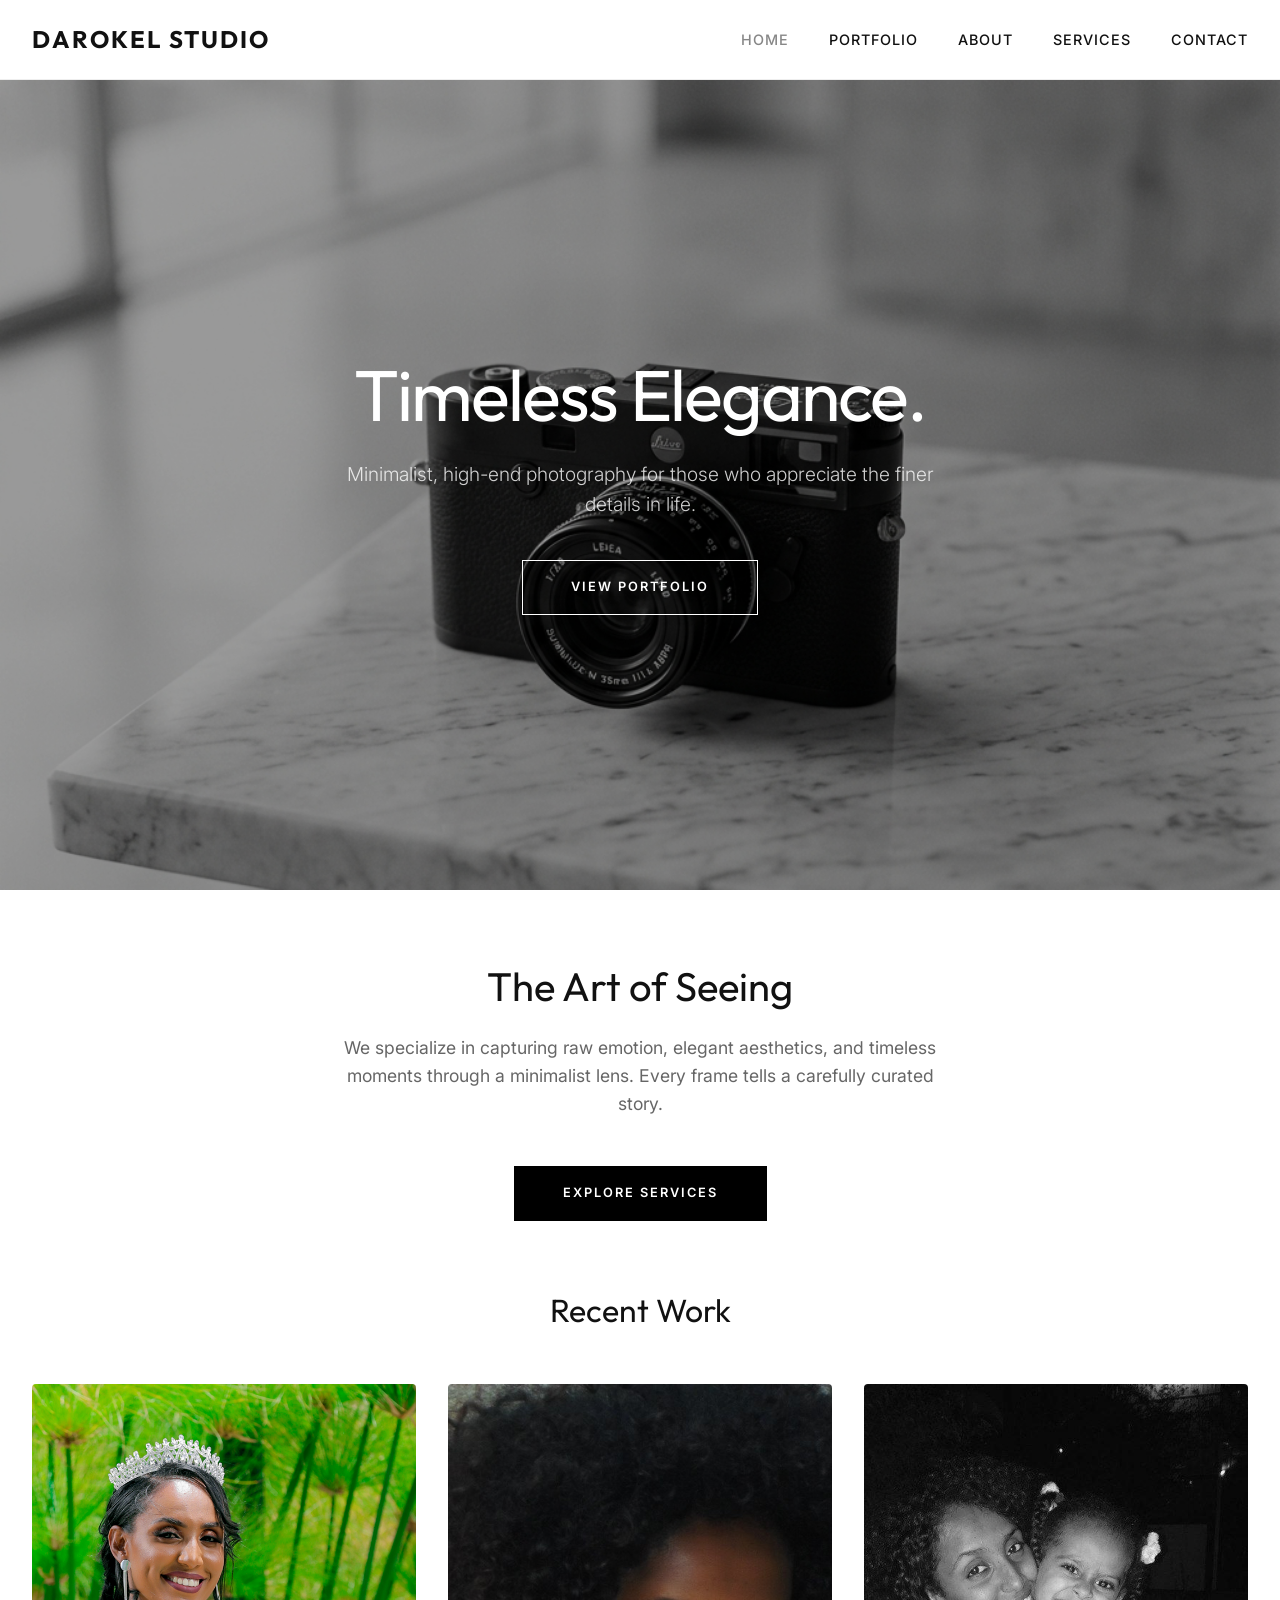
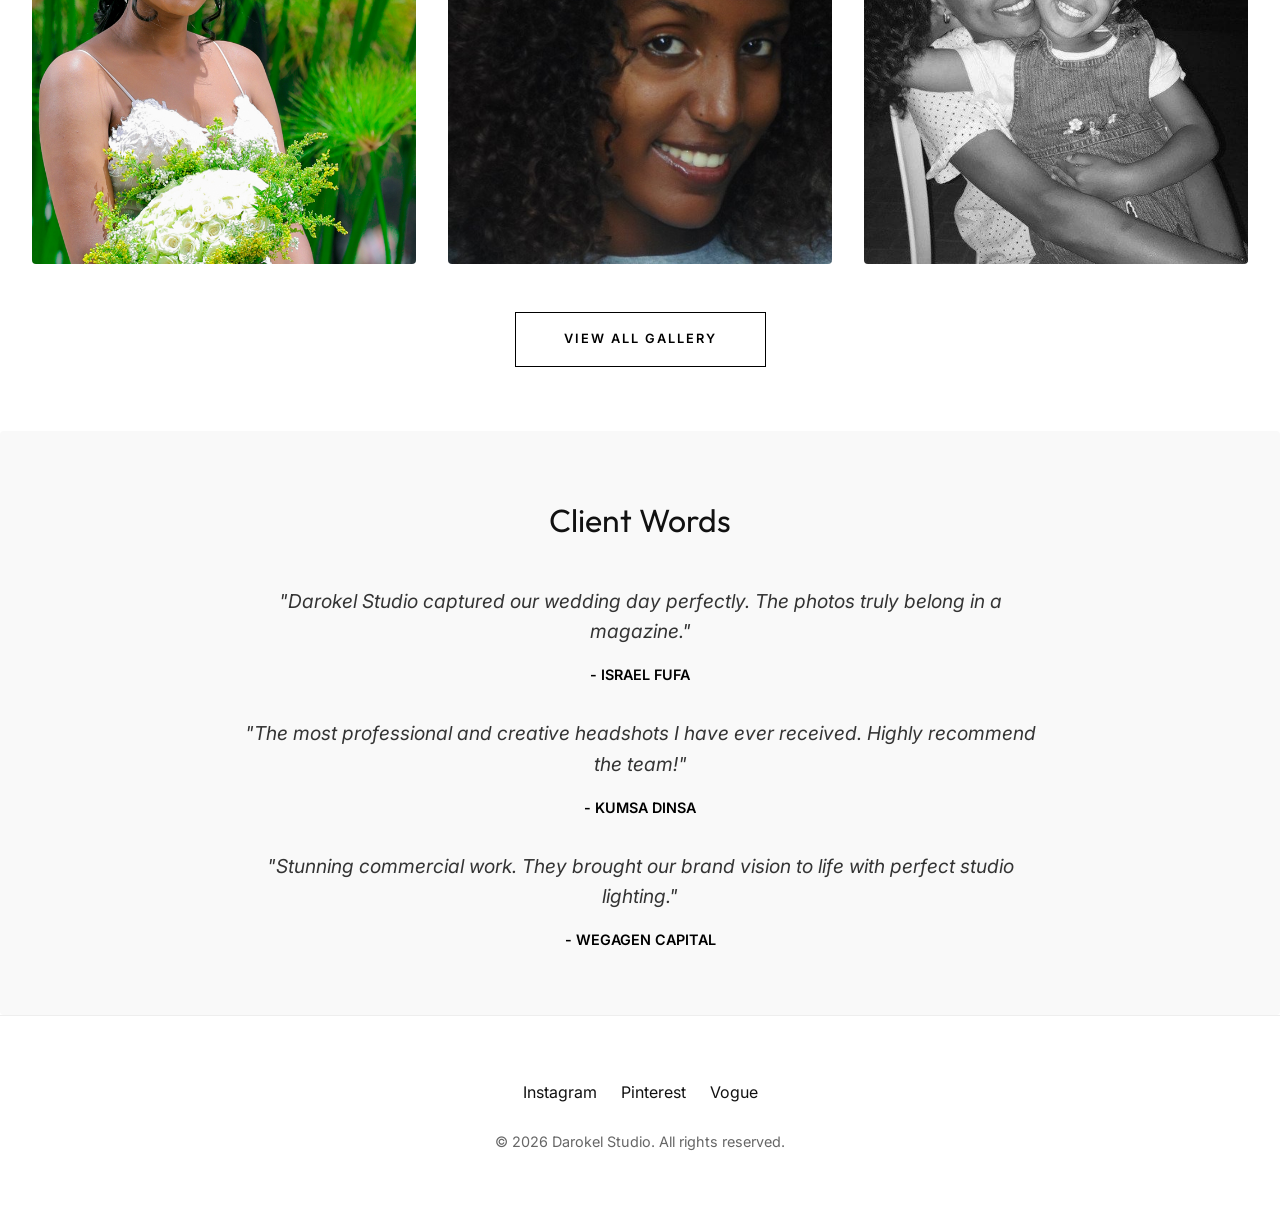
==== commit f5a35994: "update site" ====
--- a/index.html
+++ b/index.html
@@ -27,7 +27,7 @@
     </header>
 
     <main>
-        <section class="hero" style="background-image: url('images/studio_hero.png'); background-size: cover; background-position: center;">
+        <section class="hero" style="background-image: url('images/studio_hero.jpg'); background-size: cover; background-position: center;">
             <div class="hero-content">
                 <h1 style="color: white;">Timeless Elegance.</h1>
                 <p style="color: rgba(255,255,255,0.8);">Minimalist, high-end photography for those who appreciate the finer details in life.</p>
--- a/css/style.css
+++ b/css/style.css
@@ -63,6 +63,8 @@
 .hero-content { position: relative; z-index: 2; text-align: center; max-width: 800px; }
 .hero-content h1 { font-size: 4.5rem; margin-bottom: 1.5rem; line-height: 1.1; letter-spacing: -2px;}
 .hero-content p { font-size: 1.2rem; color: var(--text-muted); margin-bottom: 2.5rem; font-weight: 300; max-width: 600px; margin-left: auto; margin-right: auto;}
+
+.featured-photo { width: 100%; max-width: 1100px; height: auto; display: block; margin: 2rem auto 0 auto; border-radius: 12px; box-shadow: 0 24px 60px rgba(0,0,0,0.12); }
 
 /* Dynamic Gallery Grid */
 .filters { display: flex; justify-content: center; gap: 2rem; margin-bottom: 3rem; flex-wrap: wrap; }
